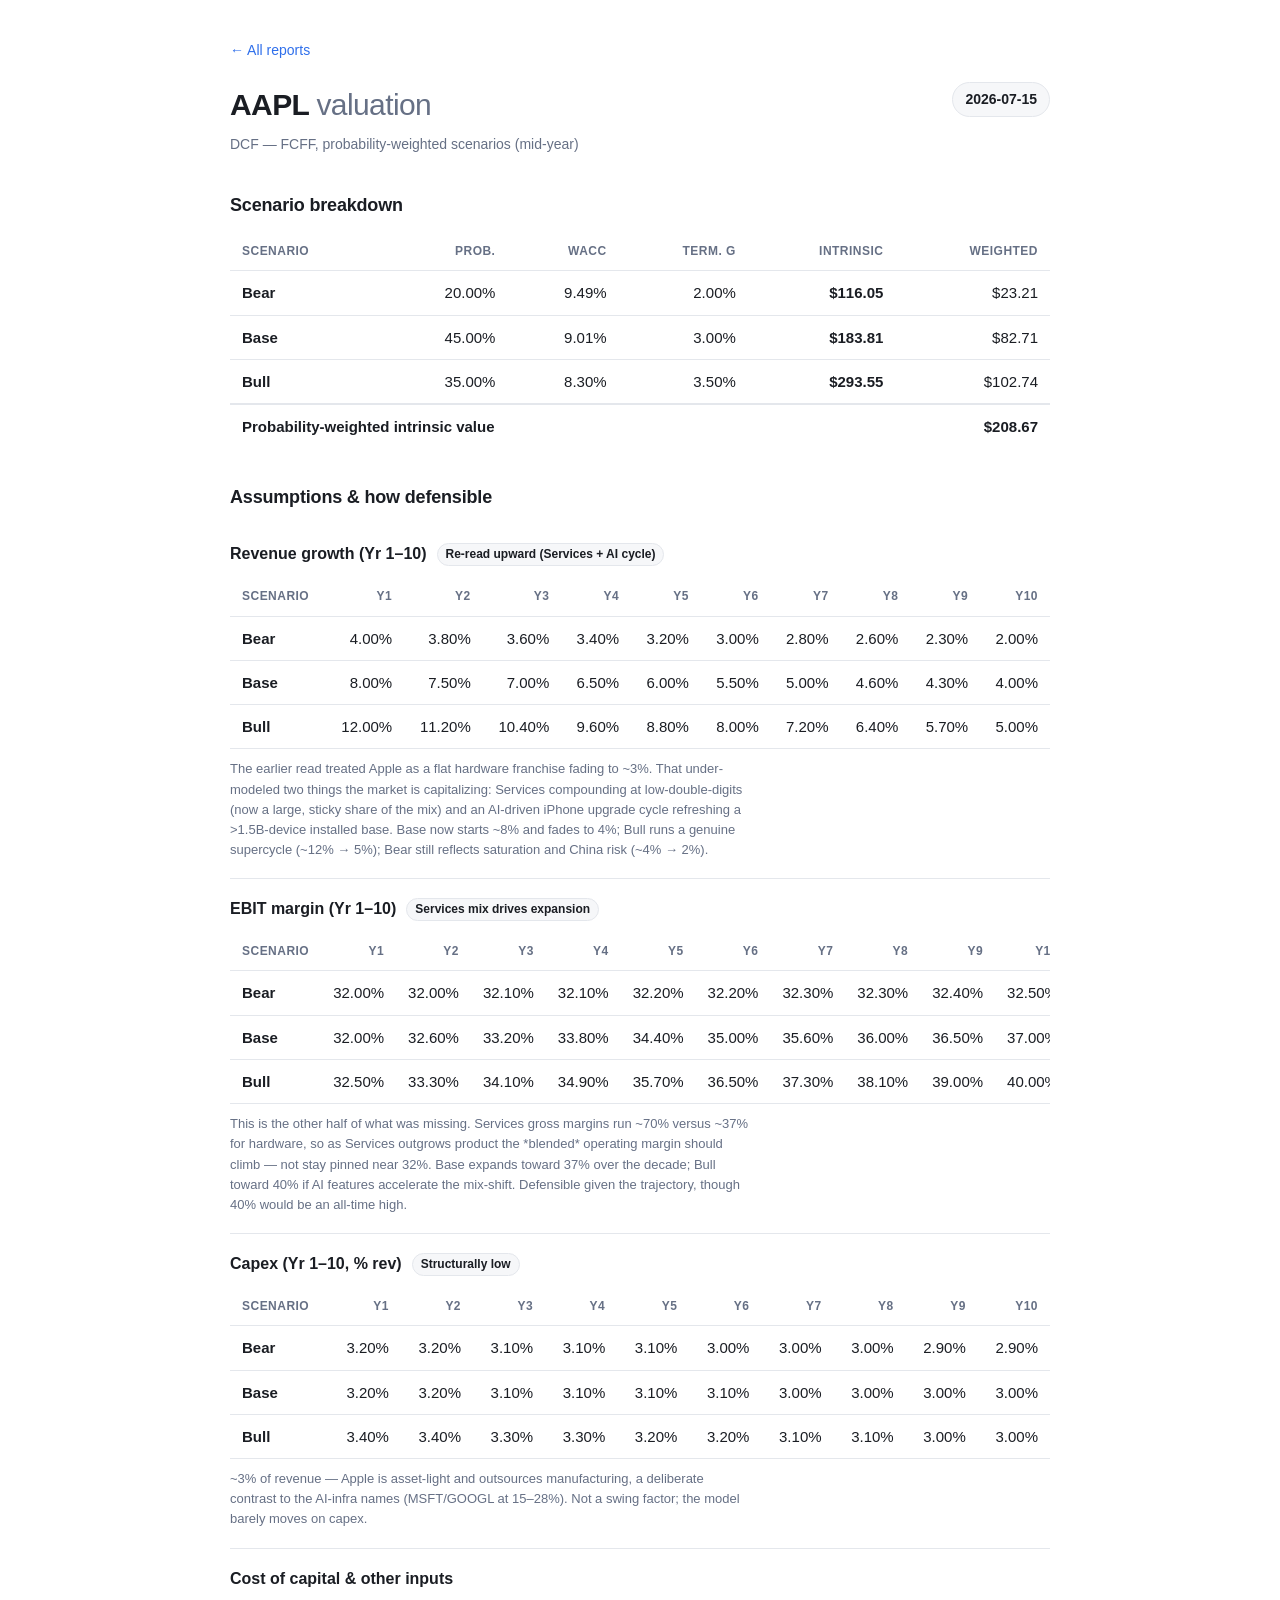
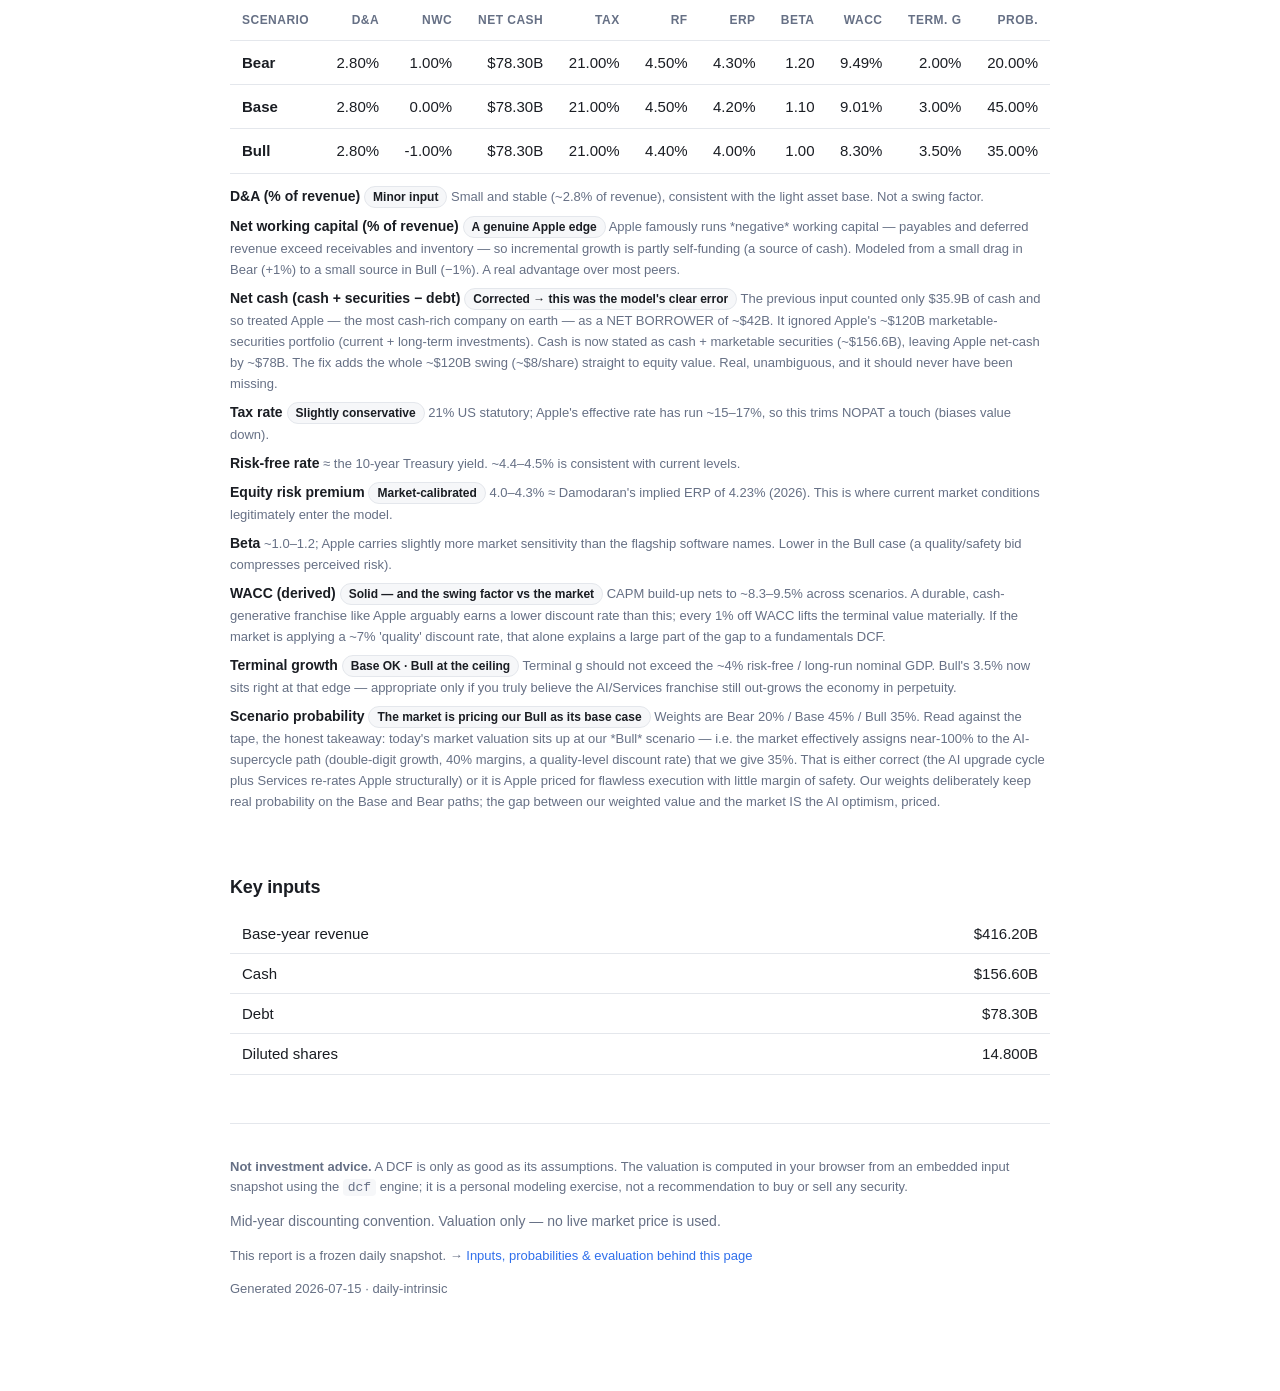
==== docs/reports/aapl/2026-07-15.html @ acd6f511 "AAPL: fix net-cash omission + re-read growth/margins; reconcile to market The prior AAPL model value" ====
<!doctype html>
<html lang="en">
<head>
<meta charset="utf-8">
<meta name="viewport" content="width=device-width, initial-scale=1">
<title>AAPL valuation — 2026-07-15 · daily-intrinsic</title>
<link rel="stylesheet" href="../../assets/style.css">
</head>
<body>
<main class="wrap">
  <p class="crumb"><a href="../../index.html">← All reports</a></p>

  <header class="rpt-head">
    <div>
      <h1>AAPL <span class="sub">valuation</span></h1>
      <p class="meta" id="dcf-method">DCF — FCFF, probability-weighted scenarios</p>
    </div>
    <div class="date-badge">2026-07-15</div>
  </header>

  <section>
    <h2>Scenario breakdown</h2>
    <div class="table-scroll">
      <table>
        <thead>
          <tr><th>Scenario</th><th class="num">Prob.</th><th class="num">WACC</th>
              <th class="num">Term. g</th><th class="num">Intrinsic</th><th class="num">Weighted</th></tr>
        </thead>
        <tbody id="dcf-scenario-rows"></tbody>
        <tfoot>
          <tr><td colspan="4" class="name">Probability-weighted intrinsic value</td>
              <td colspan="2" class="num strong" id="dcf-weighted">…</td></tr>
        </tfoot>
      </table>
    </div>
    <noscript><p class="meta">This report computes its valuation in the browser;
    enable JavaScript to see the numbers.</p></noscript>
  </section>

  <section>
    <h2>Assumptions &amp; how defensible</h2>
    <div id="dcf-drivers"></div>
  </section>

  <section>
    <h2>Key inputs</h2>
    <div class="table-scroll">
      <table class="compact">
        <tbody id="dcf-key-inputs"></tbody>
      </table>
    </div>
  </section>

  <footer class="disclaimer">
    <p><strong>Not investment advice.</strong> A DCF is only as good as its
    assumptions. The valuation is computed in your browser from an embedded input
    snapshot using the <code>dcf</code> engine; it is a personal modeling
    exercise, not a recommendation to buy or sell any security.</p>
    <p class="meta">Mid-year discounting convention. Valuation only — no live market price is used.</p>
    <p class="snapshot">This report is a frozen daily snapshot. →
    <a href="2026-07-15.json">Inputs, probabilities &amp; evaluation behind this page</a></p>
    <p class="gen">Generated 2026-07-15 · daily-intrinsic</p>
  </footer>
</main>
<script type="application/json" id="dcf-input">{"symbol": "AAPL", "base_year": {"revenue": "416.2B", "ebit_margin": 0.32, "da_percent": 0.028}, "assumptions": {"tax_rate": 0.21}, "balance_sheet": {"cash": "156.6B", "debt": "78.3B", "diluted_shares": "14.8B"}, "scenarios": [{"name": "Bear", "probability": 0.2, "base_year": {"nwc_percent": 0.01}, "assumptions": {"growth_rates": [0.04, 0.038, 0.036, 0.034, 0.032, 0.03, 0.028, 0.026, 0.023, 0.02], "ebit_margins": [0.32, 0.32, 0.321, 0.321, 0.322, 0.322, 0.323, 0.323, 0.324, 0.325], "capex_percent": [0.032, 0.032, 0.031, 0.031, 0.031, 0.03, 0.03, 0.03, 0.029, 0.029]}, "wacc_inputs": {"risk_free_rate": 0.045, "equity_risk_premium": 0.043, "beta": 1.2, "cost_of_debt": 0.05, "debt_weight": 0.03, "equity_weight": 0.97}, "terminal": {"growth_rate": 0.02}}, {"name": "Base", "probability": 0.45, "base_year": {"nwc_percent": 0.0}, "assumptions": {"growth_rates": [0.08, 0.075, 0.07, 0.065, 0.06, 0.055, 0.05, 0.046, 0.043, 0.04], "ebit_margins": [0.32, 0.326, 0.332, 0.338, 0.344, 0.35, 0.356, 0.36, 0.365, 0.37], "capex_percent": [0.032, 0.032, 0.031, 0.031, 0.031, 0.031, 0.03, 0.03, 0.03, 0.03]}, "wacc_inputs": {"risk_free_rate": 0.045, "equity_risk_premium": 0.042, "beta": 1.1, "cost_of_debt": 0.048, "debt_weight": 0.02, "equity_weight": 0.98}, "terminal": {"growth_rate": 0.03}}, {"name": "Bull", "probability": 0.35, "base_year": {"nwc_percent": -0.01}, "assumptions": {"growth_rates": [0.12, 0.112, 0.104, 0.096, 0.088, 0.08, 0.072, 0.064, 0.057, 0.05], "ebit_margins": [0.325, 0.333, 0.341, 0.349, 0.357, 0.365, 0.373, 0.381, 0.39, 0.4], "capex_percent": [0.034, 0.034, 0.033, 0.033, 0.032, 0.032, 0.031, 0.031, 0.03, 0.03]}, "wacc_inputs": {"risk_free_rate": 0.044, "equity_risk_premium": 0.04, "beta": 1.0, "cost_of_debt": 0.046, "debt_weight": 0.02, "equity_weight": 0.98}, "terminal": {"growth_rate": 0.035}}]}</script>
<script type="application/json" id="dcf-notes">{"symbol": "AAPL", "drivers": [{"key": "growth", "label": "Revenue growth (Yr 1\u201310)", "verdict": "Re-read upward (Services + AI cycle)", "comment": "The earlier read treated Apple as a flat hardware franchise fading to ~3%. That under-modeled two things the market is capitalizing: Services compounding at low-double-digits (now a large, sticky share of the mix) and an AI-driven iPhone upgrade cycle refreshing a >1.5B-device installed base. Base now starts ~8% and fades to 4%; Bull runs a genuine supercycle (~12% \u2192 5%); Bear still reflects saturation and China risk (~4% \u2192 2%)."}, {"key": "margin", "label": "EBIT margin (Yr 1\u201310)", "verdict": "Services mix drives expansion", "comment": "This is the other half of what was missing. Services gross margins run ~70% versus ~37% for hardware, so as Services outgrows product the *blended* operating margin should climb \u2014 not stay pinned near 32%. Base expands toward 37% over the decade; Bull toward 40% if AI features accelerate the mix-shift. Defensible given the trajectory, though 40% would be an all-time high."}, {"key": "capex", "label": "Capex (Yr 1\u201310, % rev)", "verdict": "Structurally low", "comment": "~3% of revenue \u2014 Apple is asset-light and outsources manufacturing, a deliberate contrast to the AI-infra names (MSFT/GOOGL at 15\u201328%). Not a swing factor; the model barely moves on capex."}, {"key": "da", "label": "D&A (% of revenue)", "verdict": "Minor input", "comment": "Small and stable (~2.8% of revenue), consistent with the light asset base. Not a swing factor."}, {"key": "nwc", "label": "Net working capital (% of revenue)", "verdict": "A genuine Apple edge", "comment": "Apple famously runs *negative* working capital \u2014 payables and deferred revenue exceed receivables and inventory \u2014 so incremental growth is partly self-funding (a source of cash). Modeled from a small drag in Bear (+1%) to a small source in Bull (\u22121%). A real advantage over most peers."}, {"key": "netcash", "label": "Net cash (cash + securities \u2212 debt)", "verdict": "Corrected \u2192 this was the model's clear error", "comment": "The previous input counted only $35.9B of cash and so treated Apple \u2014 the most cash-rich company on earth \u2014 as a NET BORROWER of ~$42B. It ignored Apple's ~$120B marketable-securities portfolio (current + long-term investments). Cash is now stated as cash + marketable securities (~$156.6B), leaving Apple net-cash by ~$78B. The fix adds the whole ~$120B swing (~$8/share) straight to equity value. Real, unambiguous, and it should never have been missing."}, {"key": "tax", "label": "Tax rate", "verdict": "Slightly conservative", "comment": "21% US statutory; Apple's effective rate has run ~15\u201317%, so this trims NOPAT a touch (biases value down)."}, {"key": "rf", "label": "Risk-free rate", "comment": "\u2248 the 10-year Treasury yield. ~4.4\u20134.5% is consistent with current levels."}, {"key": "erp", "label": "Equity risk premium", "verdict": "Market-calibrated", "comment": "4.0\u20134.3% \u2248 Damodaran's implied ERP of 4.23% (2026). This is where current market conditions legitimately enter the model."}, {"key": "beta", "label": "Beta", "comment": "~1.0\u20131.2; Apple carries slightly more market sensitivity than the flagship software names. Lower in the Bull case (a quality/safety bid compresses perceived risk)."}, {"key": "wacc", "label": "WACC (derived)", "verdict": "Solid \u2014 and the swing factor vs the market", "comment": "CAPM build-up nets to ~8.3\u20139.5% across scenarios. A durable, cash-generative franchise like Apple arguably earns a lower discount rate than this; every 1% off WACC lifts the terminal value materially. If the market is applying a ~7% 'quality' discount rate, that alone explains a large part of the gap to a fundamentals DCF."}, {"key": "terminal_g", "label": "Terminal growth", "verdict": "Base OK \u00b7 Bull at the ceiling", "comment": "Terminal g should not exceed the ~4% risk-free / long-run nominal GDP. Bull's 3.5% now sits right at that edge \u2014 appropriate only if you truly believe the AI/Services franchise still out-grows the economy in perpetuity."}, {"key": "probability", "label": "Scenario probability", "verdict": "The market is pricing our Bull as its base case", "comment": "Weights are Bear 20% / Base 45% / Bull 35%. Read against the tape, the honest takeaway: today's market valuation sits up at our *Bull* scenario \u2014 i.e. the market effectively assigns near-100% to the AI-supercycle path (double-digit growth, 40% margins, a quality-level discount rate) that we give 35%. That is either correct (the AI upgrade cycle plus Services re-rates Apple structurally) or it is Apple priced for flawless execution with little margin of safety. Our weights deliberately keep real probability on the Base and Bear paths; the gap between our weighted value and the market IS the AI optimism, priced."}]}</script>
<script src="../../assets/dcf.js"></script>
</body>
</html>
---- docs/assets/style.css ----
:root {
  --bg: #ffffff;
  --panel: #f6f7f9;
  --border: #e4e7ec;
  --text: #1a1d23;
  --muted: #667085;
  --accent: #2f6feb;
  --shadow: 0 1px 2px rgba(16,24,40,.06), 0 1px 3px rgba(16,24,40,.10);
}
@media (prefers-color-scheme: dark) {
  :root {
    --bg: #0f1115; --panel: #171a21; --border: #262b34; --text: #e6e8ec;
    --muted: #98a2b3; --accent: #5a8dff; --shadow: none;
  }
}
:root[data-theme="dark"] {
  --bg: #0f1115; --panel: #171a21; --border: #262b34; --text: #e6e8ec;
  --muted: #98a2b3; --accent: #5a8dff; --shadow: none;
}
:root[data-theme="light"] {
  --bg: #ffffff; --panel: #f6f7f9; --border: #e4e7ec; --text: #1a1d23;
  --muted: #667085; --accent: #2f6feb;
  --shadow: 0 1px 2px rgba(16,24,40,.06), 0 1px 3px rgba(16,24,40,.10);
}

* { box-sizing: border-box; }
body {
  margin: 0; background: var(--bg); color: var(--text);
  font: 16px/1.55 -apple-system, BlinkMacSystemFont, "Segoe UI", Roboto, Helvetica, Arial, sans-serif;
  -webkit-font-smoothing: antialiased;
}
.wrap { max-width: 860px; margin: 0 auto; padding: 40px 20px 80px; }
a { color: var(--accent); text-decoration: none; }
a:hover { text-decoration: underline; }
h1 { font-size: 30px; margin: 0; letter-spacing: -.02em; }
h2 { font-size: 18px; margin: 36px 0 12px; letter-spacing: -.01em; }
.sub { color: var(--muted); font-weight: 500; }
.crumb { margin: 0 0 20px; font-size: 14px; }

/* Landing */
.site-head { margin-bottom: 12px; }
.tagline { color: var(--muted); max-width: 52ch; }
.sym-group { margin-top: 28px; }
.report-row {
  display: flex; flex-wrap: wrap; align-items: baseline; gap: 8px 18px;
  padding: 14px 16px; margin: 8px 0; border: 1px solid var(--border);
  border-radius: 10px; background: var(--panel); color: var(--text);
  box-shadow: var(--shadow);
}
.report-row:hover { text-decoration: none; border-color: var(--accent); }
.rr-date { font-variant-numeric: tabular-nums; font-weight: 600; min-width: 96px; }
.rr-method { color: var(--muted); font-size: 13px; flex: 1 1 200px; }
.rr-metric { font-size: 14px; color: var(--muted); }
.rr-metric b { color: var(--text); font-variant-numeric: tabular-nums; }
.empty { color: var(--muted); }

/* Report header */
.rpt-head { display: flex; justify-content: space-between; align-items: flex-start; gap: 16px; }
.meta { color: var(--muted); margin: 6px 0 0; font-size: 14px; }
.date-badge {
  font-variant-numeric: tabular-nums; font-weight: 600; font-size: 14px;
  padding: 6px 12px; border: 1px solid var(--border); border-radius: 999px;
  background: var(--panel); white-space: nowrap;
}

/* Tables */
.table-scroll { overflow-x: auto; }
table { width: 100%; border-collapse: collapse; font-size: 15px; }
th, td { padding: 10px 12px; border-bottom: 1px solid var(--border); text-align: left; }
thead th { font-size: 12px; text-transform: uppercase; letter-spacing: .04em; color: var(--muted); }
.num { text-align: right; font-variant-numeric: tabular-nums; }
.name { font-weight: 600; }
.strong { font-weight: 700; }
tfoot td { border-top: 2px solid var(--border); border-bottom: none; font-weight: 600; }
table.compact td { padding: 8px 12px; }

/* verdict pill + plain-English note */
.verdict { display: inline-block; font-weight: 700; font-size: 12px;
  padding: 1px 8px; border-radius: 999px; background: var(--panel); border: 1px solid var(--border); }
.read-note { color: var(--muted); font-size: 13px; }

/* Assumptions: one table per input, three scenario rows (Bear/Base/Bull) */
.assump { padding: 18px 0; border-bottom: 1px solid var(--border); }
.assump:last-child { border-bottom: 0; }
.assump-head { display: flex; align-items: center; gap: 10px; flex-wrap: wrap; margin-bottom: 10px; }
.assump-label { font-weight: 600; }
.assump .read-note { display: block; margin: 10px 0 0; max-width: 72ch; }
.reads { margin-top: 12px; }
.read-line { margin: 8px 0; font-size: 14px; line-height: 1.5; }
.read-key { font-weight: 600; }
.read-line .read-note { display: inline; margin: 0; }

/* Footer */
.disclaimer { margin-top: 48px; padding-top: 20px; border-top: 1px solid var(--border);
  color: var(--muted); font-size: 13px; }
.disclaimer code { background: var(--panel); padding: 1px 5px; border-radius: 4px; }
.gen { margin-top: 8px; font-variant-numeric: tabular-nums; }

@media (max-width: 560px) {
  .rpt-head { flex-direction: column; }
}
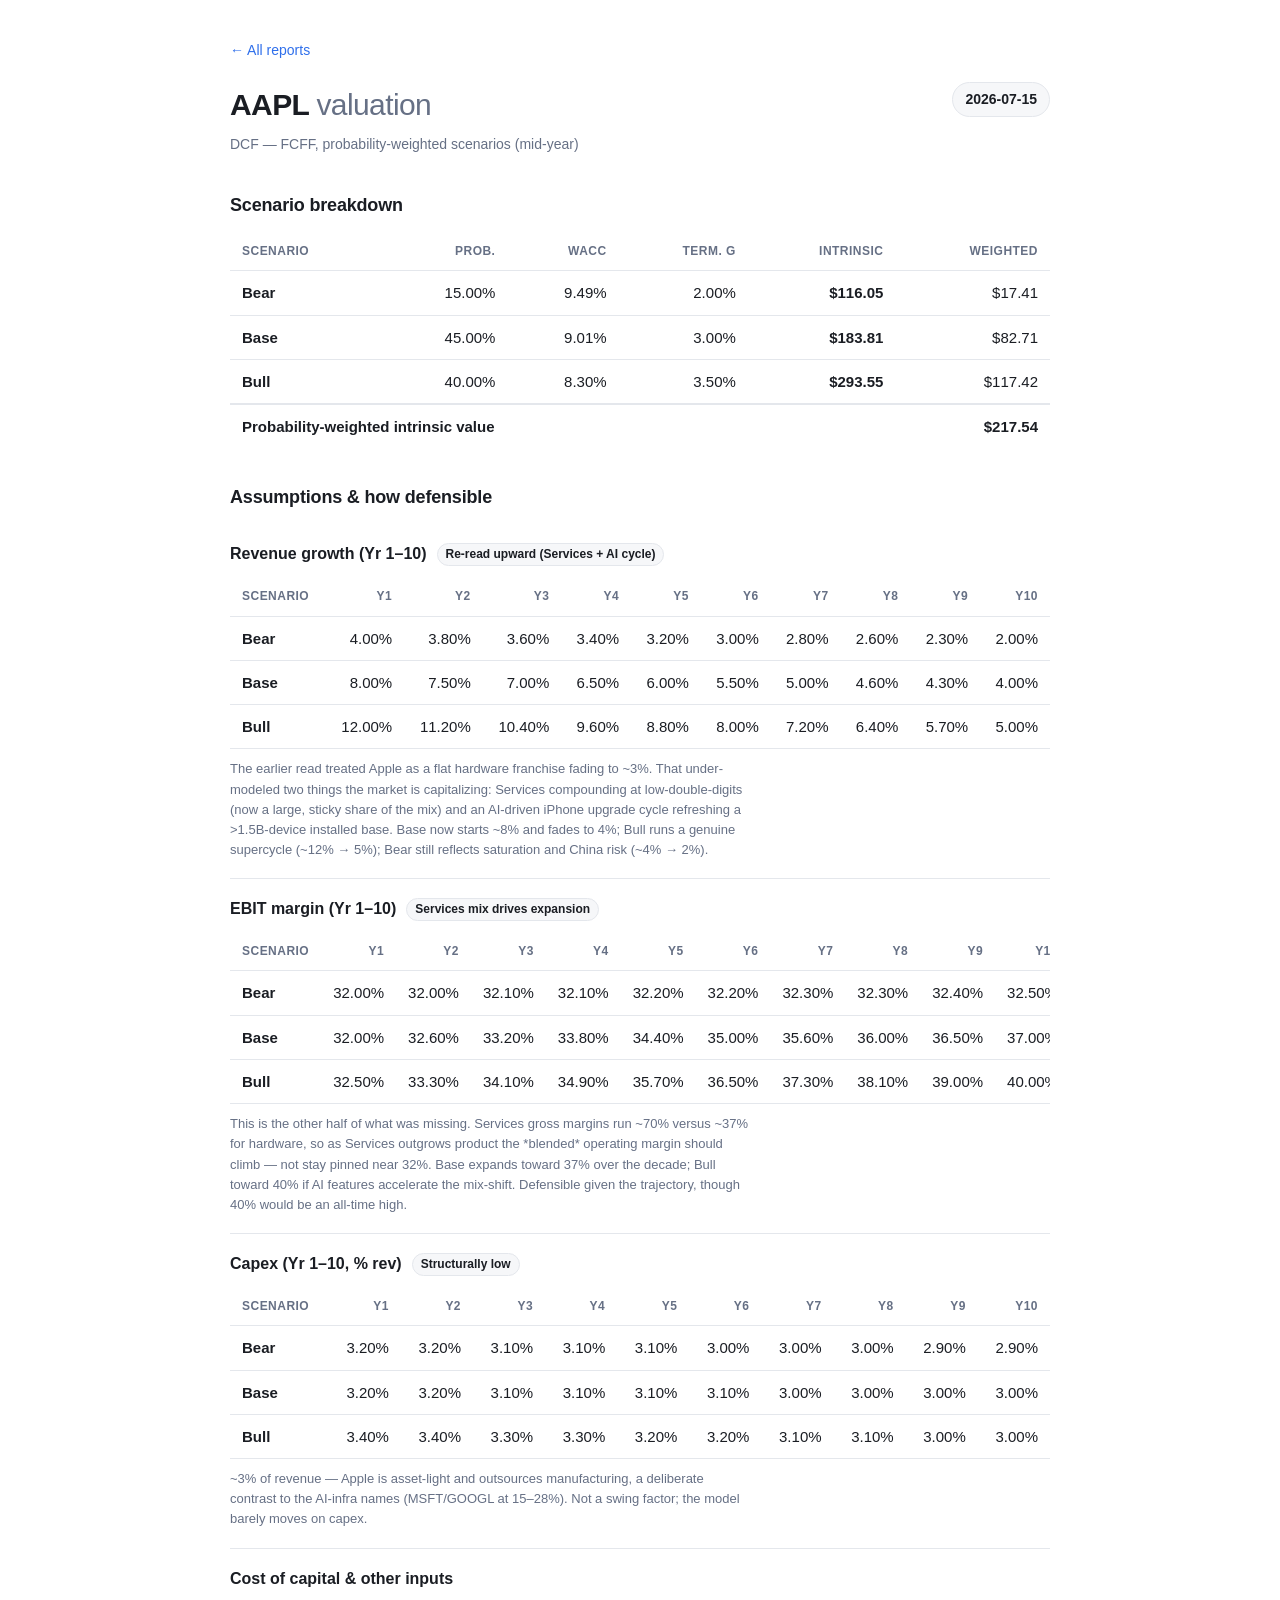
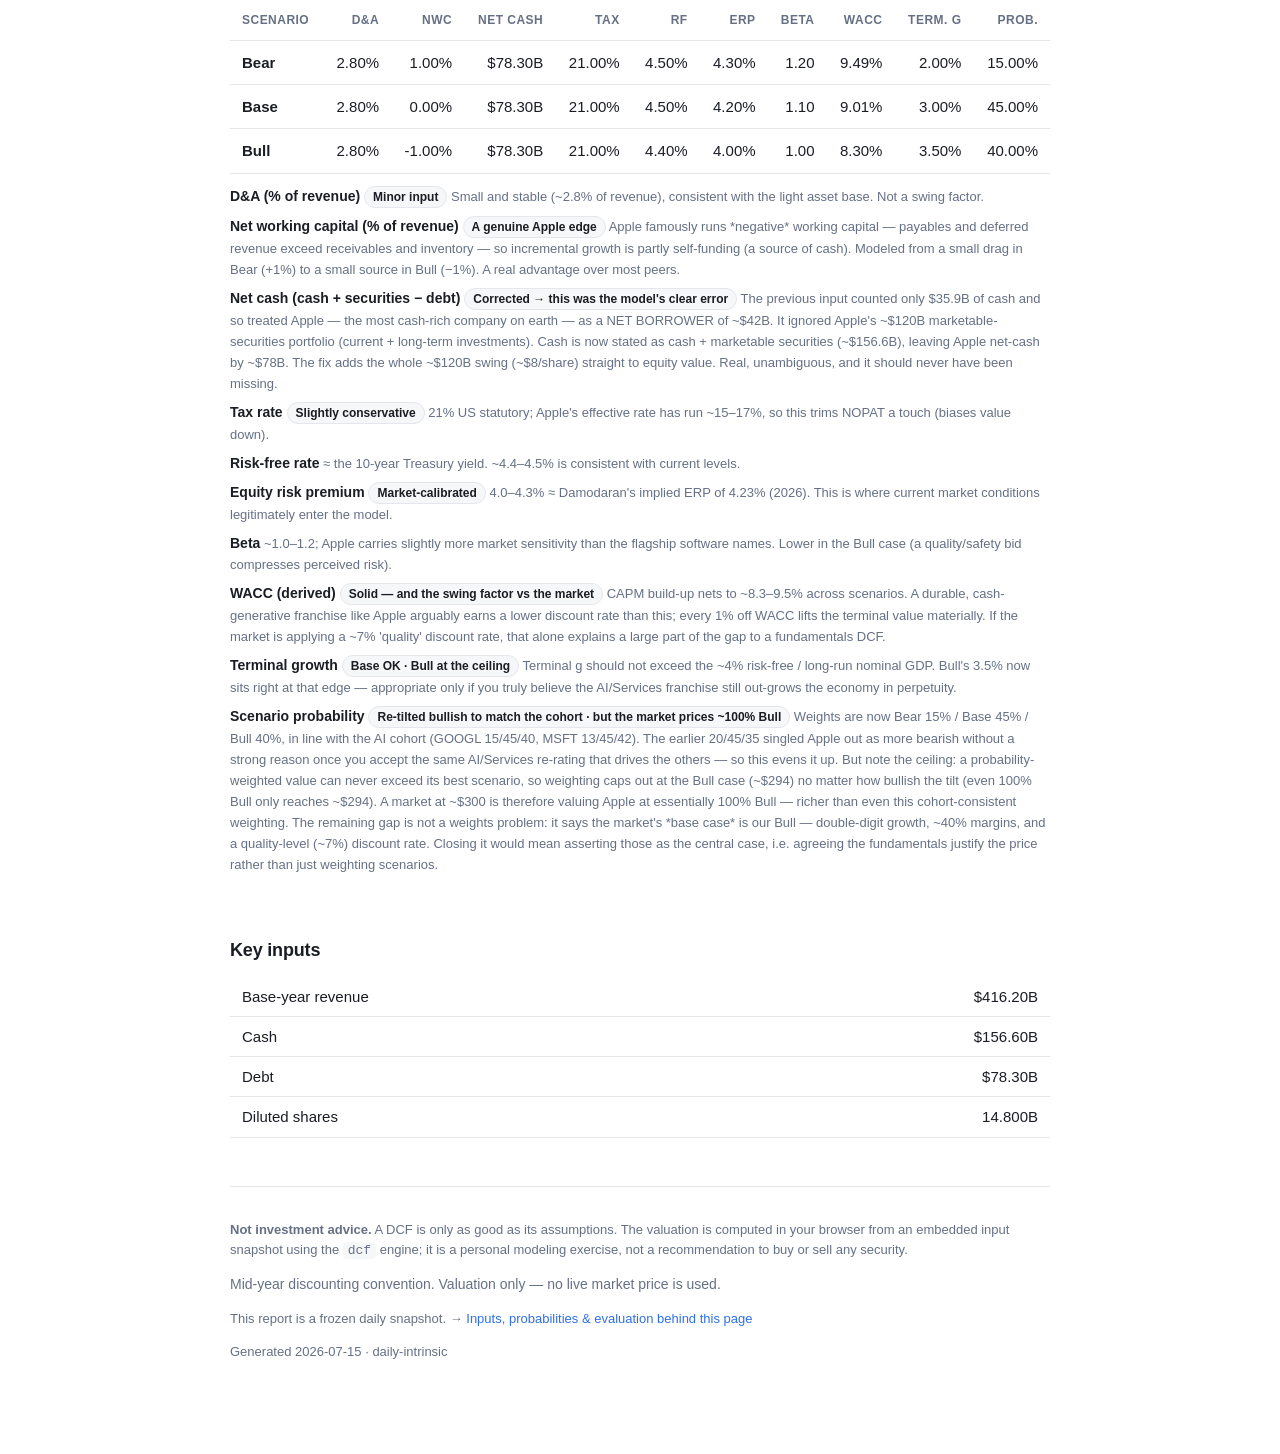
==== commit dbbd0e63: "AAPL: re-tilt scenario weights to cohort (Bear 15/Base 45/Bull 40) The prior 20/45/35 made Apple mor" ====
--- a/docs/reports/aapl/2026-07-15.html
+++ b/docs/reports/aapl/2026-07-15.html
@@ -62,8 +62,8 @@
     <p class="gen">Generated 2026-07-15 · daily-intrinsic</p>
   </footer>
 </main>
-<script type="application/json" id="dcf-input">{"symbol": "AAPL", "base_year": {"revenue": "416.2B", "ebit_margin": 0.32, "da_percent": 0.028}, "assumptions": {"tax_rate": 0.21}, "balance_sheet": {"cash": "156.6B", "debt": "78.3B", "diluted_shares": "14.8B"}, "scenarios": [{"name": "Bear", "probability": 0.2, "base_year": {"nwc_percent": 0.01}, "assumptions": {"growth_rates": [0.04, 0.038, 0.036, 0.034, 0.032, 0.03, 0.028, 0.026, 0.023, 0.02], "ebit_margins": [0.32, 0.32, 0.321, 0.321, 0.322, 0.322, 0.323, 0.323, 0.324, 0.325], "capex_percent": [0.032, 0.032, 0.031, 0.031, 0.031, 0.03, 0.03, 0.03, 0.029, 0.029]}, "wacc_inputs": {"risk_free_rate": 0.045, "equity_risk_premium": 0.043, "beta": 1.2, "cost_of_debt": 0.05, "debt_weight": 0.03, "equity_weight": 0.97}, "terminal": {"growth_rate": 0.02}}, {"name": "Base", "probability": 0.45, "base_year": {"nwc_percent": 0.0}, "assumptions": {"growth_rates": [0.08, 0.075, 0.07, 0.065, 0.06, 0.055, 0.05, 0.046, 0.043, 0.04], "ebit_margins": [0.32, 0.326, 0.332, 0.338, 0.344, 0.35, 0.356, 0.36, 0.365, 0.37], "capex_percent": [0.032, 0.032, 0.031, 0.031, 0.031, 0.031, 0.03, 0.03, 0.03, 0.03]}, "wacc_inputs": {"risk_free_rate": 0.045, "equity_risk_premium": 0.042, "beta": 1.1, "cost_of_debt": 0.048, "debt_weight": 0.02, "equity_weight": 0.98}, "terminal": {"growth_rate": 0.03}}, {"name": "Bull", "probability": 0.35, "base_year": {"nwc_percent": -0.01}, "assumptions": {"growth_rates": [0.12, 0.112, 0.104, 0.096, 0.088, 0.08, 0.072, 0.064, 0.057, 0.05], "ebit_margins": [0.325, 0.333, 0.341, 0.349, 0.357, 0.365, 0.373, 0.381, 0.39, 0.4], "capex_percent": [0.034, 0.034, 0.033, 0.033, 0.032, 0.032, 0.031, 0.031, 0.03, 0.03]}, "wacc_inputs": {"risk_free_rate": 0.044, "equity_risk_premium": 0.04, "beta": 1.0, "cost_of_debt": 0.046, "debt_weight": 0.02, "equity_weight": 0.98}, "terminal": {"growth_rate": 0.035}}]}</script>
-<script type="application/json" id="dcf-notes">{"symbol": "AAPL", "drivers": [{"key": "growth", "label": "Revenue growth (Yr 1\u201310)", "verdict": "Re-read upward (Services + AI cycle)", "comment": "The earlier read treated Apple as a flat hardware franchise fading to ~3%. That under-modeled two things the market is capitalizing: Services compounding at low-double-digits (now a large, sticky share of the mix) and an AI-driven iPhone upgrade cycle refreshing a >1.5B-device installed base. Base now starts ~8% and fades to 4%; Bull runs a genuine supercycle (~12% \u2192 5%); Bear still reflects saturation and China risk (~4% \u2192 2%)."}, {"key": "margin", "label": "EBIT margin (Yr 1\u201310)", "verdict": "Services mix drives expansion", "comment": "This is the other half of what was missing. Services gross margins run ~70% versus ~37% for hardware, so as Services outgrows product the *blended* operating margin should climb \u2014 not stay pinned near 32%. Base expands toward 37% over the decade; Bull toward 40% if AI features accelerate the mix-shift. Defensible given the trajectory, though 40% would be an all-time high."}, {"key": "capex", "label": "Capex (Yr 1\u201310, % rev)", "verdict": "Structurally low", "comment": "~3% of revenue \u2014 Apple is asset-light and outsources manufacturing, a deliberate contrast to the AI-infra names (MSFT/GOOGL at 15\u201328%). Not a swing factor; the model barely moves on capex."}, {"key": "da", "label": "D&A (% of revenue)", "verdict": "Minor input", "comment": "Small and stable (~2.8% of revenue), consistent with the light asset base. Not a swing factor."}, {"key": "nwc", "label": "Net working capital (% of revenue)", "verdict": "A genuine Apple edge", "comment": "Apple famously runs *negative* working capital \u2014 payables and deferred revenue exceed receivables and inventory \u2014 so incremental growth is partly self-funding (a source of cash). Modeled from a small drag in Bear (+1%) to a small source in Bull (\u22121%). A real advantage over most peers."}, {"key": "netcash", "label": "Net cash (cash + securities \u2212 debt)", "verdict": "Corrected \u2192 this was the model's clear error", "comment": "The previous input counted only $35.9B of cash and so treated Apple \u2014 the most cash-rich company on earth \u2014 as a NET BORROWER of ~$42B. It ignored Apple's ~$120B marketable-securities portfolio (current + long-term investments). Cash is now stated as cash + marketable securities (~$156.6B), leaving Apple net-cash by ~$78B. The fix adds the whole ~$120B swing (~$8/share) straight to equity value. Real, unambiguous, and it should never have been missing."}, {"key": "tax", "label": "Tax rate", "verdict": "Slightly conservative", "comment": "21% US statutory; Apple's effective rate has run ~15\u201317%, so this trims NOPAT a touch (biases value down)."}, {"key": "rf", "label": "Risk-free rate", "comment": "\u2248 the 10-year Treasury yield. ~4.4\u20134.5% is consistent with current levels."}, {"key": "erp", "label": "Equity risk premium", "verdict": "Market-calibrated", "comment": "4.0\u20134.3% \u2248 Damodaran's implied ERP of 4.23% (2026). This is where current market conditions legitimately enter the model."}, {"key": "beta", "label": "Beta", "comment": "~1.0\u20131.2; Apple carries slightly more market sensitivity than the flagship software names. Lower in the Bull case (a quality/safety bid compresses perceived risk)."}, {"key": "wacc", "label": "WACC (derived)", "verdict": "Solid \u2014 and the swing factor vs the market", "comment": "CAPM build-up nets to ~8.3\u20139.5% across scenarios. A durable, cash-generative franchise like Apple arguably earns a lower discount rate than this; every 1% off WACC lifts the terminal value materially. If the market is applying a ~7% 'quality' discount rate, that alone explains a large part of the gap to a fundamentals DCF."}, {"key": "terminal_g", "label": "Terminal growth", "verdict": "Base OK \u00b7 Bull at the ceiling", "comment": "Terminal g should not exceed the ~4% risk-free / long-run nominal GDP. Bull's 3.5% now sits right at that edge \u2014 appropriate only if you truly believe the AI/Services franchise still out-grows the economy in perpetuity."}, {"key": "probability", "label": "Scenario probability", "verdict": "The market is pricing our Bull as its base case", "comment": "Weights are Bear 20% / Base 45% / Bull 35%. Read against the tape, the honest takeaway: today's market valuation sits up at our *Bull* scenario \u2014 i.e. the market effectively assigns near-100% to the AI-supercycle path (double-digit growth, 40% margins, a quality-level discount rate) that we give 35%. That is either correct (the AI upgrade cycle plus Services re-rates Apple structurally) or it is Apple priced for flawless execution with little margin of safety. Our weights deliberately keep real probability on the Base and Bear paths; the gap between our weighted value and the market IS the AI optimism, priced."}]}</script>
+<script type="application/json" id="dcf-input">{"symbol": "AAPL", "base_year": {"revenue": "416.2B", "ebit_margin": 0.32, "da_percent": 0.028}, "assumptions": {"tax_rate": 0.21}, "balance_sheet": {"cash": "156.6B", "debt": "78.3B", "diluted_shares": "14.8B"}, "scenarios": [{"name": "Bear", "probability": 0.15, "base_year": {"nwc_percent": 0.01}, "assumptions": {"growth_rates": [0.04, 0.038, 0.036, 0.034, 0.032, 0.03, 0.028, 0.026, 0.023, 0.02], "ebit_margins": [0.32, 0.32, 0.321, 0.321, 0.322, 0.322, 0.323, 0.323, 0.324, 0.325], "capex_percent": [0.032, 0.032, 0.031, 0.031, 0.031, 0.03, 0.03, 0.03, 0.029, 0.029]}, "wacc_inputs": {"risk_free_rate": 0.045, "equity_risk_premium": 0.043, "beta": 1.2, "cost_of_debt": 0.05, "debt_weight": 0.03, "equity_weight": 0.97}, "terminal": {"growth_rate": 0.02}}, {"name": "Base", "probability": 0.45, "base_year": {"nwc_percent": 0.0}, "assumptions": {"growth_rates": [0.08, 0.075, 0.07, 0.065, 0.06, 0.055, 0.05, 0.046, 0.043, 0.04], "ebit_margins": [0.32, 0.326, 0.332, 0.338, 0.344, 0.35, 0.356, 0.36, 0.365, 0.37], "capex_percent": [0.032, 0.032, 0.031, 0.031, 0.031, 0.031, 0.03, 0.03, 0.03, 0.03]}, "wacc_inputs": {"risk_free_rate": 0.045, "equity_risk_premium": 0.042, "beta": 1.1, "cost_of_debt": 0.048, "debt_weight": 0.02, "equity_weight": 0.98}, "terminal": {"growth_rate": 0.03}}, {"name": "Bull", "probability": 0.4, "base_year": {"nwc_percent": -0.01}, "assumptions": {"growth_rates": [0.12, 0.112, 0.104, 0.096, 0.088, 0.08, 0.072, 0.064, 0.057, 0.05], "ebit_margins": [0.325, 0.333, 0.341, 0.349, 0.357, 0.365, 0.373, 0.381, 0.39, 0.4], "capex_percent": [0.034, 0.034, 0.033, 0.033, 0.032, 0.032, 0.031, 0.031, 0.03, 0.03]}, "wacc_inputs": {"risk_free_rate": 0.044, "equity_risk_premium": 0.04, "beta": 1.0, "cost_of_debt": 0.046, "debt_weight": 0.02, "equity_weight": 0.98}, "terminal": {"growth_rate": 0.035}}]}</script>
+<script type="application/json" id="dcf-notes">{"symbol": "AAPL", "drivers": [{"key": "growth", "label": "Revenue growth (Yr 1\u201310)", "verdict": "Re-read upward (Services + AI cycle)", "comment": "The earlier read treated Apple as a flat hardware franchise fading to ~3%. That under-modeled two things the market is capitalizing: Services compounding at low-double-digits (now a large, sticky share of the mix) and an AI-driven iPhone upgrade cycle refreshing a >1.5B-device installed base. Base now starts ~8% and fades to 4%; Bull runs a genuine supercycle (~12% \u2192 5%); Bear still reflects saturation and China risk (~4% \u2192 2%)."}, {"key": "margin", "label": "EBIT margin (Yr 1\u201310)", "verdict": "Services mix drives expansion", "comment": "This is the other half of what was missing. Services gross margins run ~70% versus ~37% for hardware, so as Services outgrows product the *blended* operating margin should climb \u2014 not stay pinned near 32%. Base expands toward 37% over the decade; Bull toward 40% if AI features accelerate the mix-shift. Defensible given the trajectory, though 40% would be an all-time high."}, {"key": "capex", "label": "Capex (Yr 1\u201310, % rev)", "verdict": "Structurally low", "comment": "~3% of revenue \u2014 Apple is asset-light and outsources manufacturing, a deliberate contrast to the AI-infra names (MSFT/GOOGL at 15\u201328%). Not a swing factor; the model barely moves on capex."}, {"key": "da", "label": "D&A (% of revenue)", "verdict": "Minor input", "comment": "Small and stable (~2.8% of revenue), consistent with the light asset base. Not a swing factor."}, {"key": "nwc", "label": "Net working capital (% of revenue)", "verdict": "A genuine Apple edge", "comment": "Apple famously runs *negative* working capital \u2014 payables and deferred revenue exceed receivables and inventory \u2014 so incremental growth is partly self-funding (a source of cash). Modeled from a small drag in Bear (+1%) to a small source in Bull (\u22121%). A real advantage over most peers."}, {"key": "netcash", "label": "Net cash (cash + securities \u2212 debt)", "verdict": "Corrected \u2192 this was the model's clear error", "comment": "The previous input counted only $35.9B of cash and so treated Apple \u2014 the most cash-rich company on earth \u2014 as a NET BORROWER of ~$42B. It ignored Apple's ~$120B marketable-securities portfolio (current + long-term investments). Cash is now stated as cash + marketable securities (~$156.6B), leaving Apple net-cash by ~$78B. The fix adds the whole ~$120B swing (~$8/share) straight to equity value. Real, unambiguous, and it should never have been missing."}, {"key": "tax", "label": "Tax rate", "verdict": "Slightly conservative", "comment": "21% US statutory; Apple's effective rate has run ~15\u201317%, so this trims NOPAT a touch (biases value down)."}, {"key": "rf", "label": "Risk-free rate", "comment": "\u2248 the 10-year Treasury yield. ~4.4\u20134.5% is consistent with current levels."}, {"key": "erp", "label": "Equity risk premium", "verdict": "Market-calibrated", "comment": "4.0\u20134.3% \u2248 Damodaran's implied ERP of 4.23% (2026). This is where current market conditions legitimately enter the model."}, {"key": "beta", "label": "Beta", "comment": "~1.0\u20131.2; Apple carries slightly more market sensitivity than the flagship software names. Lower in the Bull case (a quality/safety bid compresses perceived risk)."}, {"key": "wacc", "label": "WACC (derived)", "verdict": "Solid \u2014 and the swing factor vs the market", "comment": "CAPM build-up nets to ~8.3\u20139.5% across scenarios. A durable, cash-generative franchise like Apple arguably earns a lower discount rate than this; every 1% off WACC lifts the terminal value materially. If the market is applying a ~7% 'quality' discount rate, that alone explains a large part of the gap to a fundamentals DCF."}, {"key": "terminal_g", "label": "Terminal growth", "verdict": "Base OK \u00b7 Bull at the ceiling", "comment": "Terminal g should not exceed the ~4% risk-free / long-run nominal GDP. Bull's 3.5% now sits right at that edge \u2014 appropriate only if you truly believe the AI/Services franchise still out-grows the economy in perpetuity."}, {"key": "probability", "label": "Scenario probability", "verdict": "Re-tilted bullish to match the cohort \u00b7 but the market prices ~100% Bull", "comment": "Weights are now Bear 15% / Base 45% / Bull 40%, in line with the AI cohort (GOOGL 15/45/40, MSFT 13/45/42). The earlier 20/45/35 singled Apple out as more bearish without a strong reason once you accept the same AI/Services re-rating that drives the others \u2014 so this evens it up. But note the ceiling: a probability-weighted value can never exceed its best scenario, so weighting caps out at the Bull case (~$294) no matter how bullish the tilt (even 100% Bull only reaches ~$294). A market at ~$300 is therefore valuing Apple at essentially 100% Bull \u2014 richer than even this cohort-consistent weighting. The remaining gap is not a weights problem: it says the market's *base case* is our Bull \u2014 double-digit growth, ~40% margins, and a quality-level (~7%) discount rate. Closing it would mean asserting those as the central case, i.e. agreeing the fundamentals justify the price rather than just weighting scenarios."}]}</script>
 <script src="../../assets/dcf.js"></script>
 </body>
 </html>
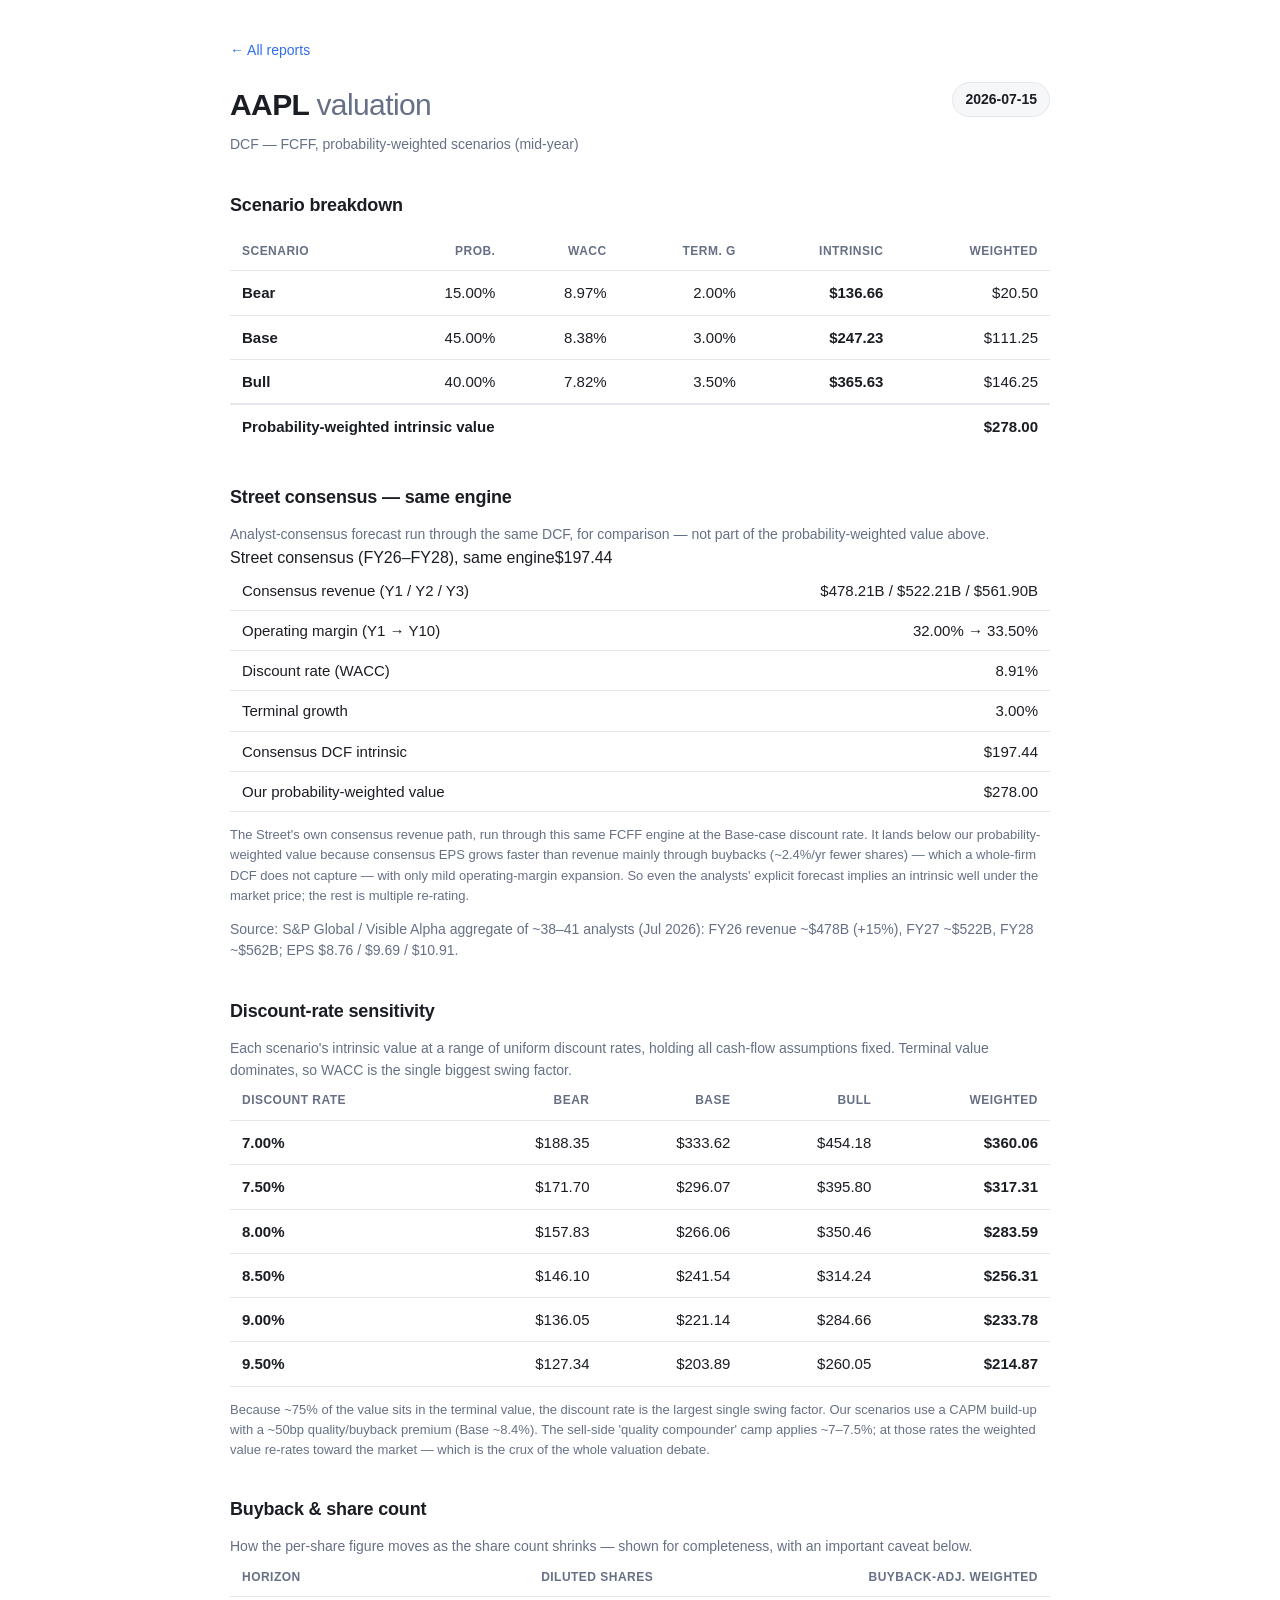
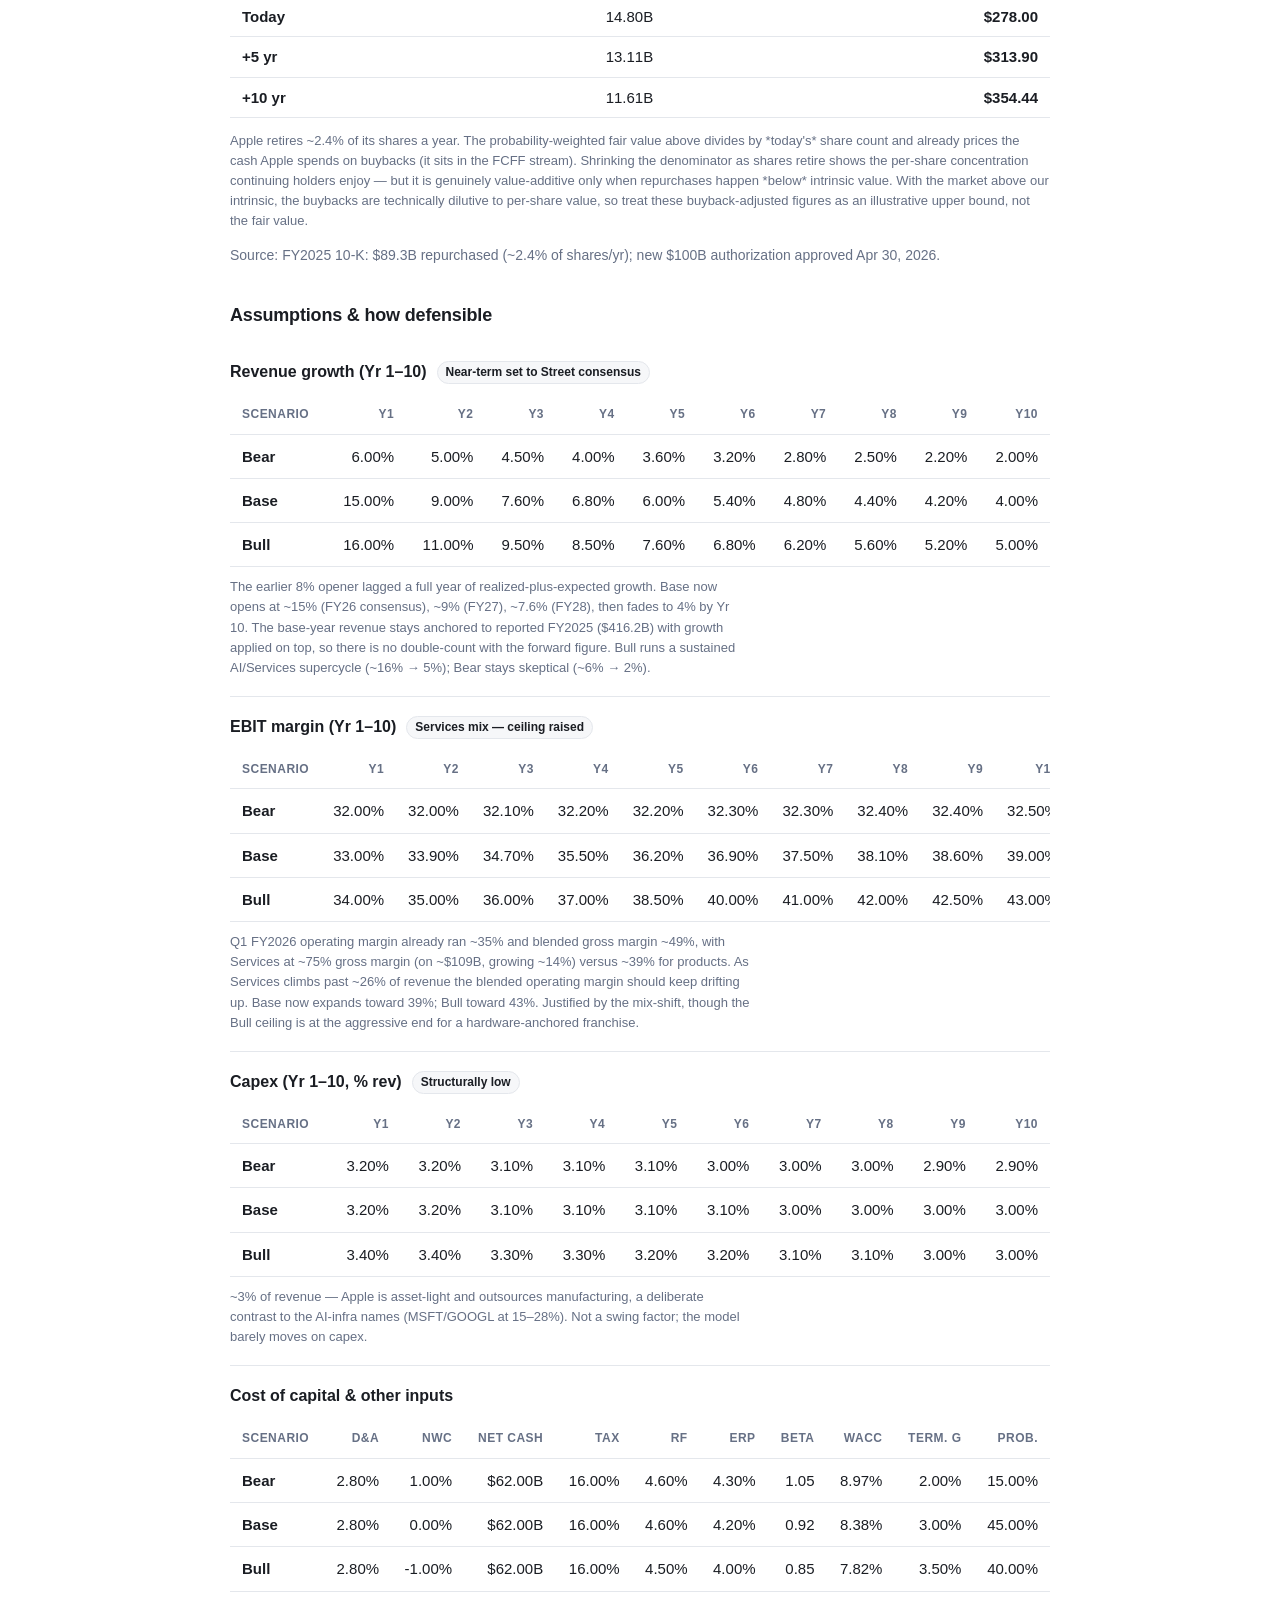
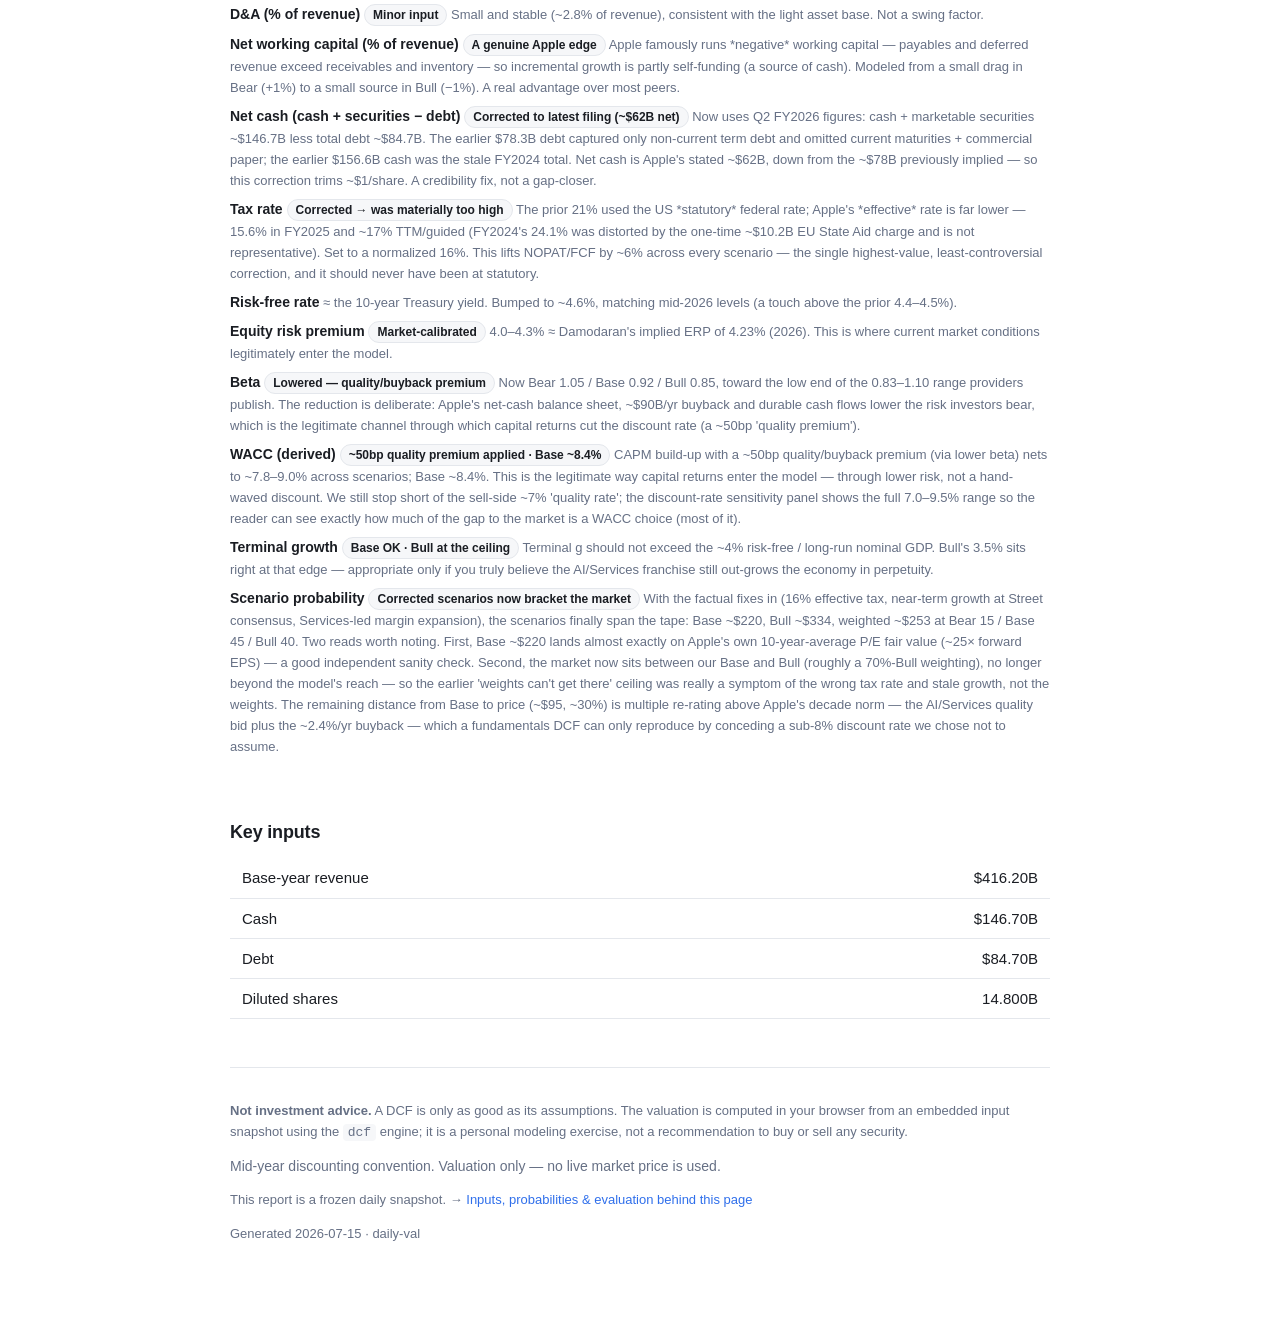
==== commit e67ac3b6: "Rename project daily-intrinsic → daily-val (brand token, docs, Pages URL) Content-neutral rebrand: s" ====
--- a/docs/reports/aapl/2026-07-15.html
+++ b/docs/reports/aapl/2026-07-15.html
@@ -3,7 +3,7 @@
 <head>
 <meta charset="utf-8">
 <meta name="viewport" content="width=device-width, initial-scale=1">
-<title>AAPL valuation — 2026-07-15 · daily-intrinsic</title>
+<title>AAPL valuation — 2026-07-15 · daily-val</title>
 <link rel="stylesheet" href="../../assets/style.css">
 </head>
 <body>
@@ -38,6 +38,24 @@
   </section>
 
   <section>
+    <h2>Street consensus — same engine</h2>
+    <p class="meta">Analyst-consensus forecast run through the same DCF, for comparison — not part of the probability-weighted value above.</p>
+    <div id="dcf-consensus"></div>
+  </section>
+
+  <section>
+    <h2>Discount-rate sensitivity</h2>
+    <p class="meta">Each scenario's intrinsic value at a range of uniform discount rates, holding all cash-flow assumptions fixed. Terminal value dominates, so WACC is the single biggest swing factor.</p>
+    <div id="dcf-wacc"></div>
+  </section>
+
+  <section>
+    <h2>Buyback &amp; share count</h2>
+    <p class="meta">How the per-share figure moves as the share count shrinks — shown for completeness, with an important caveat below.</p>
+    <div id="dcf-buyback"></div>
+  </section>
+
+  <section>
     <h2>Assumptions &amp; how defensible</h2>
     <div id="dcf-drivers"></div>
   </section>
@@ -59,11 +77,11 @@
     <p class="meta">Mid-year discounting convention. Valuation only — no live market price is used.</p>
     <p class="snapshot">This report is a frozen daily snapshot. →
     <a href="2026-07-15.json">Inputs, probabilities &amp; evaluation behind this page</a></p>
-    <p class="gen">Generated 2026-07-15 · daily-intrinsic</p>
+    <p class="gen">Generated 2026-07-15 · daily-val</p>
   </footer>
 </main>
-<script type="application/json" id="dcf-input">{"symbol": "AAPL", "base_year": {"revenue": "416.2B", "ebit_margin": 0.32, "da_percent": 0.028}, "assumptions": {"tax_rate": 0.21}, "balance_sheet": {"cash": "156.6B", "debt": "78.3B", "diluted_shares": "14.8B"}, "scenarios": [{"name": "Bear", "probability": 0.15, "base_year": {"nwc_percent": 0.01}, "assumptions": {"growth_rates": [0.04, 0.038, 0.036, 0.034, 0.032, 0.03, 0.028, 0.026, 0.023, 0.02], "ebit_margins": [0.32, 0.32, 0.321, 0.321, 0.322, 0.322, 0.323, 0.323, 0.324, 0.325], "capex_percent": [0.032, 0.032, 0.031, 0.031, 0.031, 0.03, 0.03, 0.03, 0.029, 0.029]}, "wacc_inputs": {"risk_free_rate": 0.045, "equity_risk_premium": 0.043, "beta": 1.2, "cost_of_debt": 0.05, "debt_weight": 0.03, "equity_weight": 0.97}, "terminal": {"growth_rate": 0.02}}, {"name": "Base", "probability": 0.45, "base_year": {"nwc_percent": 0.0}, "assumptions": {"growth_rates": [0.08, 0.075, 0.07, 0.065, 0.06, 0.055, 0.05, 0.046, 0.043, 0.04], "ebit_margins": [0.32, 0.326, 0.332, 0.338, 0.344, 0.35, 0.356, 0.36, 0.365, 0.37], "capex_percent": [0.032, 0.032, 0.031, 0.031, 0.031, 0.031, 0.03, 0.03, 0.03, 0.03]}, "wacc_inputs": {"risk_free_rate": 0.045, "equity_risk_premium": 0.042, "beta": 1.1, "cost_of_debt": 0.048, "debt_weight": 0.02, "equity_weight": 0.98}, "terminal": {"growth_rate": 0.03}}, {"name": "Bull", "probability": 0.4, "base_year": {"nwc_percent": -0.01}, "assumptions": {"growth_rates": [0.12, 0.112, 0.104, 0.096, 0.088, 0.08, 0.072, 0.064, 0.057, 0.05], "ebit_margins": [0.325, 0.333, 0.341, 0.349, 0.357, 0.365, 0.373, 0.381, 0.39, 0.4], "capex_percent": [0.034, 0.034, 0.033, 0.033, 0.032, 0.032, 0.031, 0.031, 0.03, 0.03]}, "wacc_inputs": {"risk_free_rate": 0.044, "equity_risk_premium": 0.04, "beta": 1.0, "cost_of_debt": 0.046, "debt_weight": 0.02, "equity_weight": 0.98}, "terminal": {"growth_rate": 0.035}}]}</script>
-<script type="application/json" id="dcf-notes">{"symbol": "AAPL", "drivers": [{"key": "growth", "label": "Revenue growth (Yr 1\u201310)", "verdict": "Re-read upward (Services + AI cycle)", "comment": "The earlier read treated Apple as a flat hardware franchise fading to ~3%. That under-modeled two things the market is capitalizing: Services compounding at low-double-digits (now a large, sticky share of the mix) and an AI-driven iPhone upgrade cycle refreshing a >1.5B-device installed base. Base now starts ~8% and fades to 4%; Bull runs a genuine supercycle (~12% \u2192 5%); Bear still reflects saturation and China risk (~4% \u2192 2%)."}, {"key": "margin", "label": "EBIT margin (Yr 1\u201310)", "verdict": "Services mix drives expansion", "comment": "This is the other half of what was missing. Services gross margins run ~70% versus ~37% for hardware, so as Services outgrows product the *blended* operating margin should climb \u2014 not stay pinned near 32%. Base expands toward 37% over the decade; Bull toward 40% if AI features accelerate the mix-shift. Defensible given the trajectory, though 40% would be an all-time high."}, {"key": "capex", "label": "Capex (Yr 1\u201310, % rev)", "verdict": "Structurally low", "comment": "~3% of revenue \u2014 Apple is asset-light and outsources manufacturing, a deliberate contrast to the AI-infra names (MSFT/GOOGL at 15\u201328%). Not a swing factor; the model barely moves on capex."}, {"key": "da", "label": "D&A (% of revenue)", "verdict": "Minor input", "comment": "Small and stable (~2.8% of revenue), consistent with the light asset base. Not a swing factor."}, {"key": "nwc", "label": "Net working capital (% of revenue)", "verdict": "A genuine Apple edge", "comment": "Apple famously runs *negative* working capital \u2014 payables and deferred revenue exceed receivables and inventory \u2014 so incremental growth is partly self-funding (a source of cash). Modeled from a small drag in Bear (+1%) to a small source in Bull (\u22121%). A real advantage over most peers."}, {"key": "netcash", "label": "Net cash (cash + securities \u2212 debt)", "verdict": "Corrected \u2192 this was the model's clear error", "comment": "The previous input counted only $35.9B of cash and so treated Apple \u2014 the most cash-rich company on earth \u2014 as a NET BORROWER of ~$42B. It ignored Apple's ~$120B marketable-securities portfolio (current + long-term investments). Cash is now stated as cash + marketable securities (~$156.6B), leaving Apple net-cash by ~$78B. The fix adds the whole ~$120B swing (~$8/share) straight to equity value. Real, unambiguous, and it should never have been missing."}, {"key": "tax", "label": "Tax rate", "verdict": "Slightly conservative", "comment": "21% US statutory; Apple's effective rate has run ~15\u201317%, so this trims NOPAT a touch (biases value down)."}, {"key": "rf", "label": "Risk-free rate", "comment": "\u2248 the 10-year Treasury yield. ~4.4\u20134.5% is consistent with current levels."}, {"key": "erp", "label": "Equity risk premium", "verdict": "Market-calibrated", "comment": "4.0\u20134.3% \u2248 Damodaran's implied ERP of 4.23% (2026). This is where current market conditions legitimately enter the model."}, {"key": "beta", "label": "Beta", "comment": "~1.0\u20131.2; Apple carries slightly more market sensitivity than the flagship software names. Lower in the Bull case (a quality/safety bid compresses perceived risk)."}, {"key": "wacc", "label": "WACC (derived)", "verdict": "Solid \u2014 and the swing factor vs the market", "comment": "CAPM build-up nets to ~8.3\u20139.5% across scenarios. A durable, cash-generative franchise like Apple arguably earns a lower discount rate than this; every 1% off WACC lifts the terminal value materially. If the market is applying a ~7% 'quality' discount rate, that alone explains a large part of the gap to a fundamentals DCF."}, {"key": "terminal_g", "label": "Terminal growth", "verdict": "Base OK \u00b7 Bull at the ceiling", "comment": "Terminal g should not exceed the ~4% risk-free / long-run nominal GDP. Bull's 3.5% now sits right at that edge \u2014 appropriate only if you truly believe the AI/Services franchise still out-grows the economy in perpetuity."}, {"key": "probability", "label": "Scenario probability", "verdict": "Re-tilted bullish to match the cohort \u00b7 but the market prices ~100% Bull", "comment": "Weights are now Bear 15% / Base 45% / Bull 40%, in line with the AI cohort (GOOGL 15/45/40, MSFT 13/45/42). The earlier 20/45/35 singled Apple out as more bearish without a strong reason once you accept the same AI/Services re-rating that drives the others \u2014 so this evens it up. But note the ceiling: a probability-weighted value can never exceed its best scenario, so weighting caps out at the Bull case (~$294) no matter how bullish the tilt (even 100% Bull only reaches ~$294). A market at ~$300 is therefore valuing Apple at essentially 100% Bull \u2014 richer than even this cohort-consistent weighting. The remaining gap is not a weights problem: it says the market's *base case* is our Bull \u2014 double-digit growth, ~40% margins, and a quality-level (~7%) discount rate. Closing it would mean asserting those as the central case, i.e. agreeing the fundamentals justify the price rather than just weighting scenarios."}]}</script>
+<script type="application/json" id="dcf-input">{"symbol": "AAPL", "base_year": {"revenue": "416.2B", "ebit_margin": 0.32, "da_percent": 0.028}, "assumptions": {"tax_rate": 0.16}, "balance_sheet": {"cash": "146.7B", "debt": "84.7B", "diluted_shares": "14.8B"}, "buyback": {"annual_reduction": 0.024, "horizons": [5, 10], "source": "FY2025 10-K: $89.3B repurchased (~2.4% of shares/yr); new $100B authorization approved Apr 30, 2026.", "note": "Apple retires ~2.4% of its shares a year. The probability-weighted fair value above divides by *today's* share count and already prices the cash Apple spends on buybacks (it sits in the FCFF stream). Shrinking the denominator as shares retire shows the per-share concentration continuing holders enjoy \u2014 but it is genuinely value-additive only when repurchases happen *below* intrinsic value. With the market above our intrinsic, the buybacks are technically dilutive to per-share value, so treat these buyback-adjusted figures as an illustrative upper bound, not the fair value."}, "wacc_sensitivity": {"rates": [0.07, 0.075, 0.08, 0.085, 0.09, 0.095], "note": "Because ~75% of the value sits in the terminal value, the discount rate is the largest single swing factor. Our scenarios use a CAPM build-up with a ~50bp quality/buyback premium (Base ~8.4%). The sell-side 'quality compounder' camp applies ~7\u20137.5%; at those rates the weighted value re-rates toward the market \u2014 which is the crux of the whole valuation debate."}, "scenarios": [{"name": "Bear", "probability": 0.15, "base_year": {"nwc_percent": 0.01}, "assumptions": {"growth_rates": [0.06, 0.05, 0.045, 0.04, 0.036, 0.032, 0.028, 0.025, 0.022, 0.02], "ebit_margins": [0.32, 0.32, 0.321, 0.322, 0.322, 0.323, 0.323, 0.324, 0.324, 0.325], "capex_percent": [0.032, 0.032, 0.031, 0.031, 0.031, 0.03, 0.03, 0.03, 0.029, 0.029]}, "wacc_inputs": {"risk_free_rate": 0.046, "equity_risk_premium": 0.043, "beta": 1.05, "cost_of_debt": 0.05, "debt_weight": 0.03, "equity_weight": 0.97}, "terminal": {"growth_rate": 0.02}}, {"name": "Base", "probability": 0.45, "base_year": {"nwc_percent": 0.0}, "assumptions": {"growth_rates": [0.15, 0.09, 0.076, 0.068, 0.06, 0.054, 0.048, 0.044, 0.042, 0.04], "ebit_margins": [0.33, 0.339, 0.347, 0.355, 0.362, 0.369, 0.375, 0.381, 0.386, 0.39], "capex_percent": [0.032, 0.032, 0.031, 0.031, 0.031, 0.031, 0.03, 0.03, 0.03, 0.03]}, "wacc_inputs": {"risk_free_rate": 0.046, "equity_risk_premium": 0.042, "beta": 0.92, "cost_of_debt": 0.048, "debt_weight": 0.02, "equity_weight": 0.98}, "terminal": {"growth_rate": 0.03}}, {"name": "Bull", "probability": 0.4, "base_year": {"nwc_percent": -0.01}, "assumptions": {"growth_rates": [0.16, 0.11, 0.095, 0.085, 0.076, 0.068, 0.062, 0.056, 0.052, 0.05], "ebit_margins": [0.34, 0.35, 0.36, 0.37, 0.385, 0.4, 0.41, 0.42, 0.425, 0.43], "capex_percent": [0.034, 0.034, 0.033, 0.033, 0.032, 0.032, 0.031, 0.031, 0.03, 0.03]}, "wacc_inputs": {"risk_free_rate": 0.045, "equity_risk_premium": 0.04, "beta": 0.85, "cost_of_debt": 0.046, "debt_weight": 0.02, "equity_weight": 0.98}, "terminal": {"growth_rate": 0.035}}], "consensus": {"label": "Street consensus (FY26\u2013FY28), same engine", "source": "S&P Global / Visible Alpha aggregate of ~38\u201341 analysts (Jul 2026): FY26 revenue ~$478B (+15%), FY27 ~$522B, FY28 ~$562B; EPS $8.76 / $9.69 / $10.91.", "note": "The Street's own consensus revenue path, run through this same FCFF engine at the Base-case discount rate. It lands below our probability-weighted value because consensus EPS grows faster than revenue mainly through buybacks (~2.4%/yr fewer shares) \u2014 which a whole-firm DCF does not capture \u2014 with only mild operating-margin expansion. So even the analysts' explicit forecast implies an intrinsic well under the market price; the rest is multiple re-rating.", "base_year": {"nwc_percent": 0.0}, "assumptions": {"growth_rates": [0.149, 0.092, 0.076, 0.068, 0.06, 0.054, 0.048, 0.044, 0.042, 0.04], "ebit_margins": [0.32, 0.322, 0.324, 0.326, 0.328, 0.33, 0.331, 0.332, 0.334, 0.335], "capex_percent": [0.032, 0.032, 0.031, 0.031, 0.031, 0.031, 0.03, 0.03, 0.03, 0.03]}, "wacc_inputs": {"risk_free_rate": 0.046, "equity_risk_premium": 0.042, "beta": 1.05, "cost_of_debt": 0.048, "debt_weight": 0.02, "equity_weight": 0.98}, "terminal": {"growth_rate": 0.03}}}</script>
+<script type="application/json" id="dcf-notes">{"symbol": "AAPL", "drivers": [{"key": "growth", "label": "Revenue growth (Yr 1\u201310)", "verdict": "Near-term set to Street consensus", "comment": "The earlier 8% opener lagged a full year of realized-plus-expected growth. Base now opens at ~15% (FY26 consensus), ~9% (FY27), ~7.6% (FY28), then fades to 4% by Yr 10. The base-year revenue stays anchored to reported FY2025 ($416.2B) with growth applied on top, so there is no double-count with the forward figure. Bull runs a sustained AI/Services supercycle (~16% \u2192 5%); Bear stays skeptical (~6% \u2192 2%)."}, {"key": "margin", "label": "EBIT margin (Yr 1\u201310)", "verdict": "Services mix \u2014 ceiling raised", "comment": "Q1 FY2026 operating margin already ran ~35% and blended gross margin ~49%, with Services at ~75% gross margin (on ~$109B, growing ~14%) versus ~39% for products. As Services climbs past ~26% of revenue the blended operating margin should keep drifting up. Base now expands toward 39%; Bull toward 43%. Justified by the mix-shift, though the Bull ceiling is at the aggressive end for a hardware-anchored franchise."}, {"key": "capex", "label": "Capex (Yr 1\u201310, % rev)", "verdict": "Structurally low", "comment": "~3% of revenue \u2014 Apple is asset-light and outsources manufacturing, a deliberate contrast to the AI-infra names (MSFT/GOOGL at 15\u201328%). Not a swing factor; the model barely moves on capex."}, {"key": "da", "label": "D&A (% of revenue)", "verdict": "Minor input", "comment": "Small and stable (~2.8% of revenue), consistent with the light asset base. Not a swing factor."}, {"key": "nwc", "label": "Net working capital (% of revenue)", "verdict": "A genuine Apple edge", "comment": "Apple famously runs *negative* working capital \u2014 payables and deferred revenue exceed receivables and inventory \u2014 so incremental growth is partly self-funding (a source of cash). Modeled from a small drag in Bear (+1%) to a small source in Bull (\u22121%). A real advantage over most peers."}, {"key": "netcash", "label": "Net cash (cash + securities \u2212 debt)", "verdict": "Corrected to latest filing (~$62B net)", "comment": "Now uses Q2 FY2026 figures: cash + marketable securities ~$146.7B less total debt ~$84.7B. The earlier $78.3B debt captured only non-current term debt and omitted current maturities + commercial paper; the earlier $156.6B cash was the stale FY2024 total. Net cash is Apple's stated ~$62B, down from the ~$78B previously implied \u2014 so this correction trims ~$1/share. A credibility fix, not a gap-closer."}, {"key": "tax", "label": "Tax rate", "verdict": "Corrected \u2192 was materially too high", "comment": "The prior 21% used the US *statutory* federal rate; Apple's *effective* rate is far lower \u2014 15.6% in FY2025 and ~17% TTM/guided (FY2024's 24.1% was distorted by the one-time ~$10.2B EU State Aid charge and is not representative). Set to a normalized 16%. This lifts NOPAT/FCF by ~6% across every scenario \u2014 the single highest-value, least-controversial correction, and it should never have been at statutory."}, {"key": "rf", "label": "Risk-free rate", "comment": "\u2248 the 10-year Treasury yield. Bumped to ~4.6%, matching mid-2026 levels (a touch above the prior 4.4\u20134.5%)."}, {"key": "erp", "label": "Equity risk premium", "verdict": "Market-calibrated", "comment": "4.0\u20134.3% \u2248 Damodaran's implied ERP of 4.23% (2026). This is where current market conditions legitimately enter the model."}, {"key": "beta", "label": "Beta", "verdict": "Lowered \u2014 quality/buyback premium", "comment": "Now Bear 1.05 / Base 0.92 / Bull 0.85, toward the low end of the 0.83\u20131.10 range providers publish. The reduction is deliberate: Apple's net-cash balance sheet, ~$90B/yr buyback and durable cash flows lower the risk investors bear, which is the legitimate channel through which capital returns cut the discount rate (a ~50bp 'quality premium')."}, {"key": "wacc", "label": "WACC (derived)", "verdict": "~50bp quality premium applied \u00b7 Base ~8.4%", "comment": "CAPM build-up with a ~50bp quality/buyback premium (via lower beta) nets to ~7.8\u20139.0% across scenarios; Base ~8.4%. This is the legitimate way capital returns enter the model \u2014 through lower risk, not a hand-waved discount. We still stop short of the sell-side ~7% 'quality rate'; the discount-rate sensitivity panel shows the full 7.0\u20139.5% range so the reader can see exactly how much of the gap to the market is a WACC choice (most of it)."}, {"key": "terminal_g", "label": "Terminal growth", "verdict": "Base OK \u00b7 Bull at the ceiling", "comment": "Terminal g should not exceed the ~4% risk-free / long-run nominal GDP. Bull's 3.5% sits right at that edge \u2014 appropriate only if you truly believe the AI/Services franchise still out-grows the economy in perpetuity."}, {"key": "probability", "label": "Scenario probability", "verdict": "Corrected scenarios now bracket the market", "comment": "With the factual fixes in (16% effective tax, near-term growth at Street consensus, Services-led margin expansion), the scenarios finally span the tape: Base ~$220, Bull ~$334, weighted ~$253 at Bear 15 / Base 45 / Bull 40. Two reads worth noting. First, Base ~$220 lands almost exactly on Apple's own 10-year-average P/E fair value (~25\u00d7 forward EPS) \u2014 a good independent sanity check. Second, the market now sits between our Base and Bull (roughly a 70%-Bull weighting), no longer beyond the model's reach \u2014 so the earlier 'weights can't get there' ceiling was really a symptom of the wrong tax rate and stale growth, not the weights. The remaining distance from Base to price (~$95, ~30%) is multiple re-rating above Apple's decade norm \u2014 the AI/Services quality bid plus the ~2.4%/yr buyback \u2014 which a fundamentals DCF can only reproduce by conceding a sub-8% discount rate we chose not to assume."}]}</script>
 <script src="../../assets/dcf.js"></script>
 </body>
 </html>
